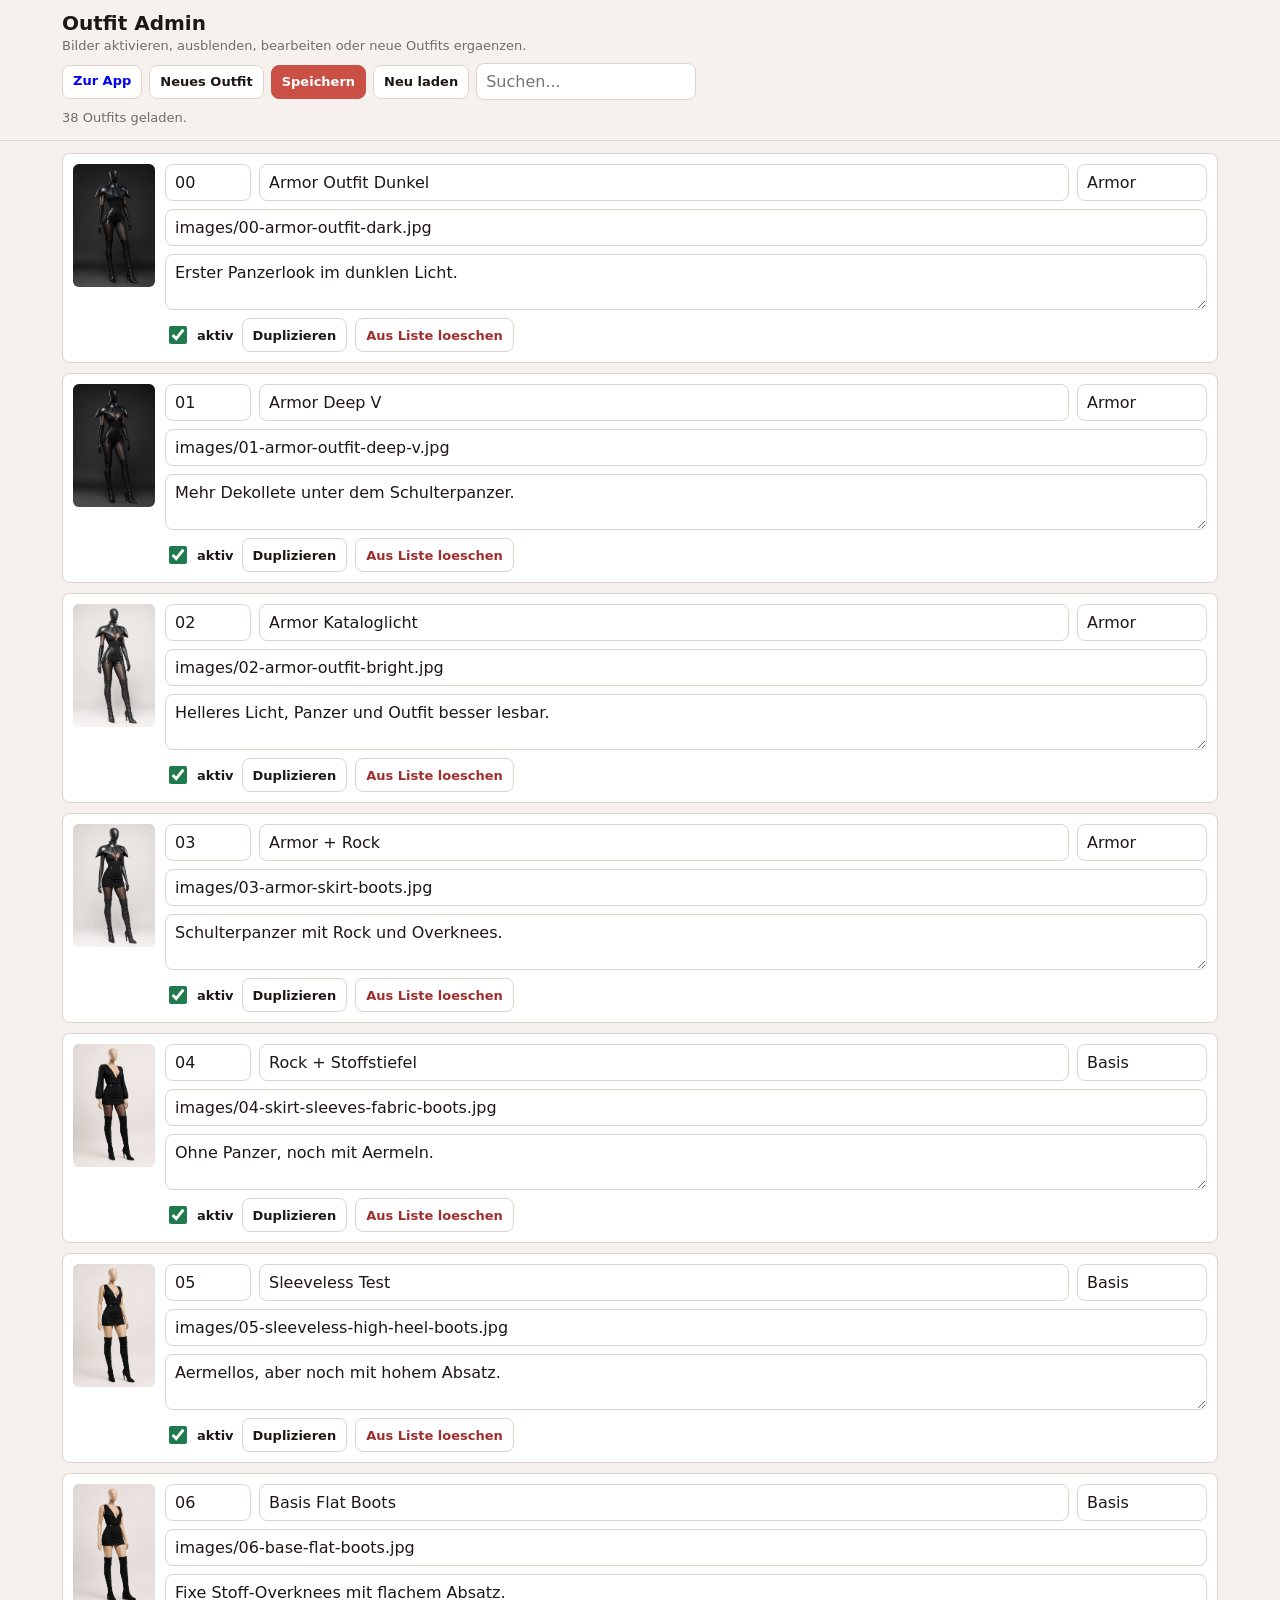
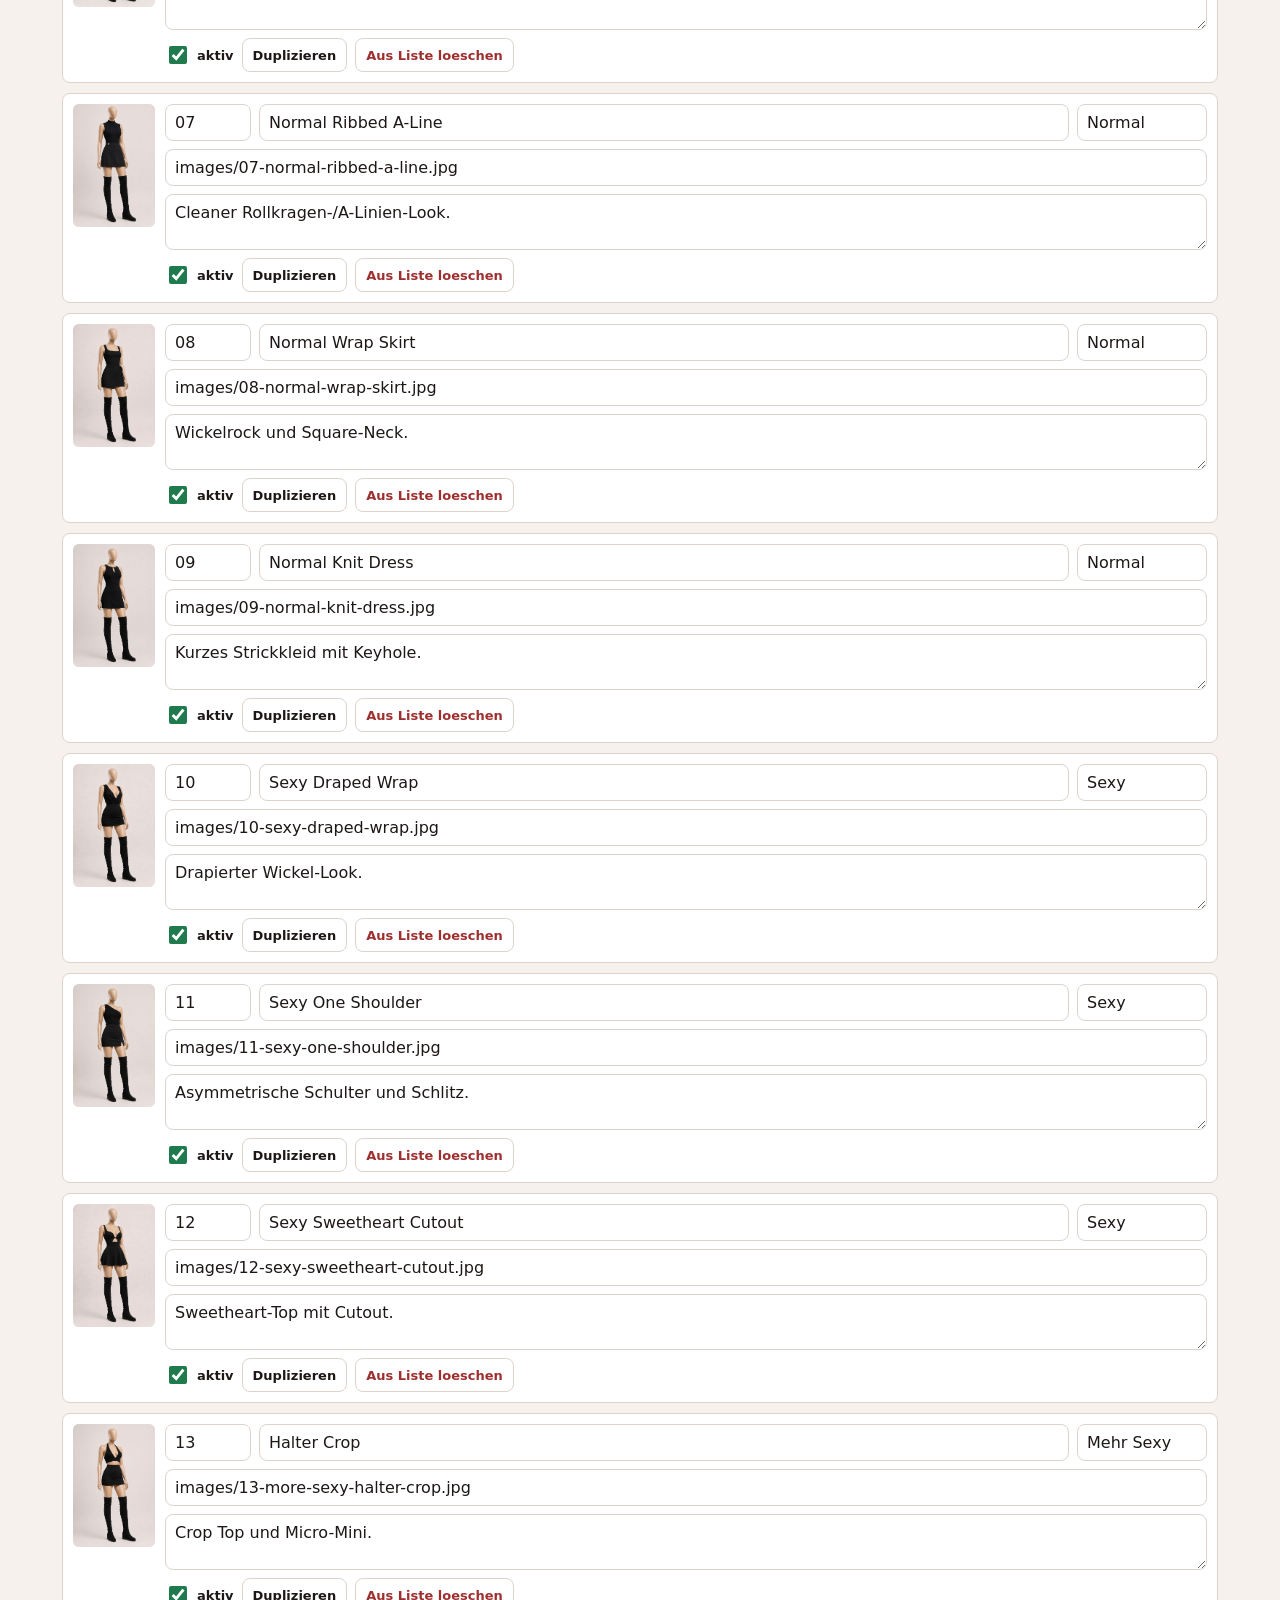
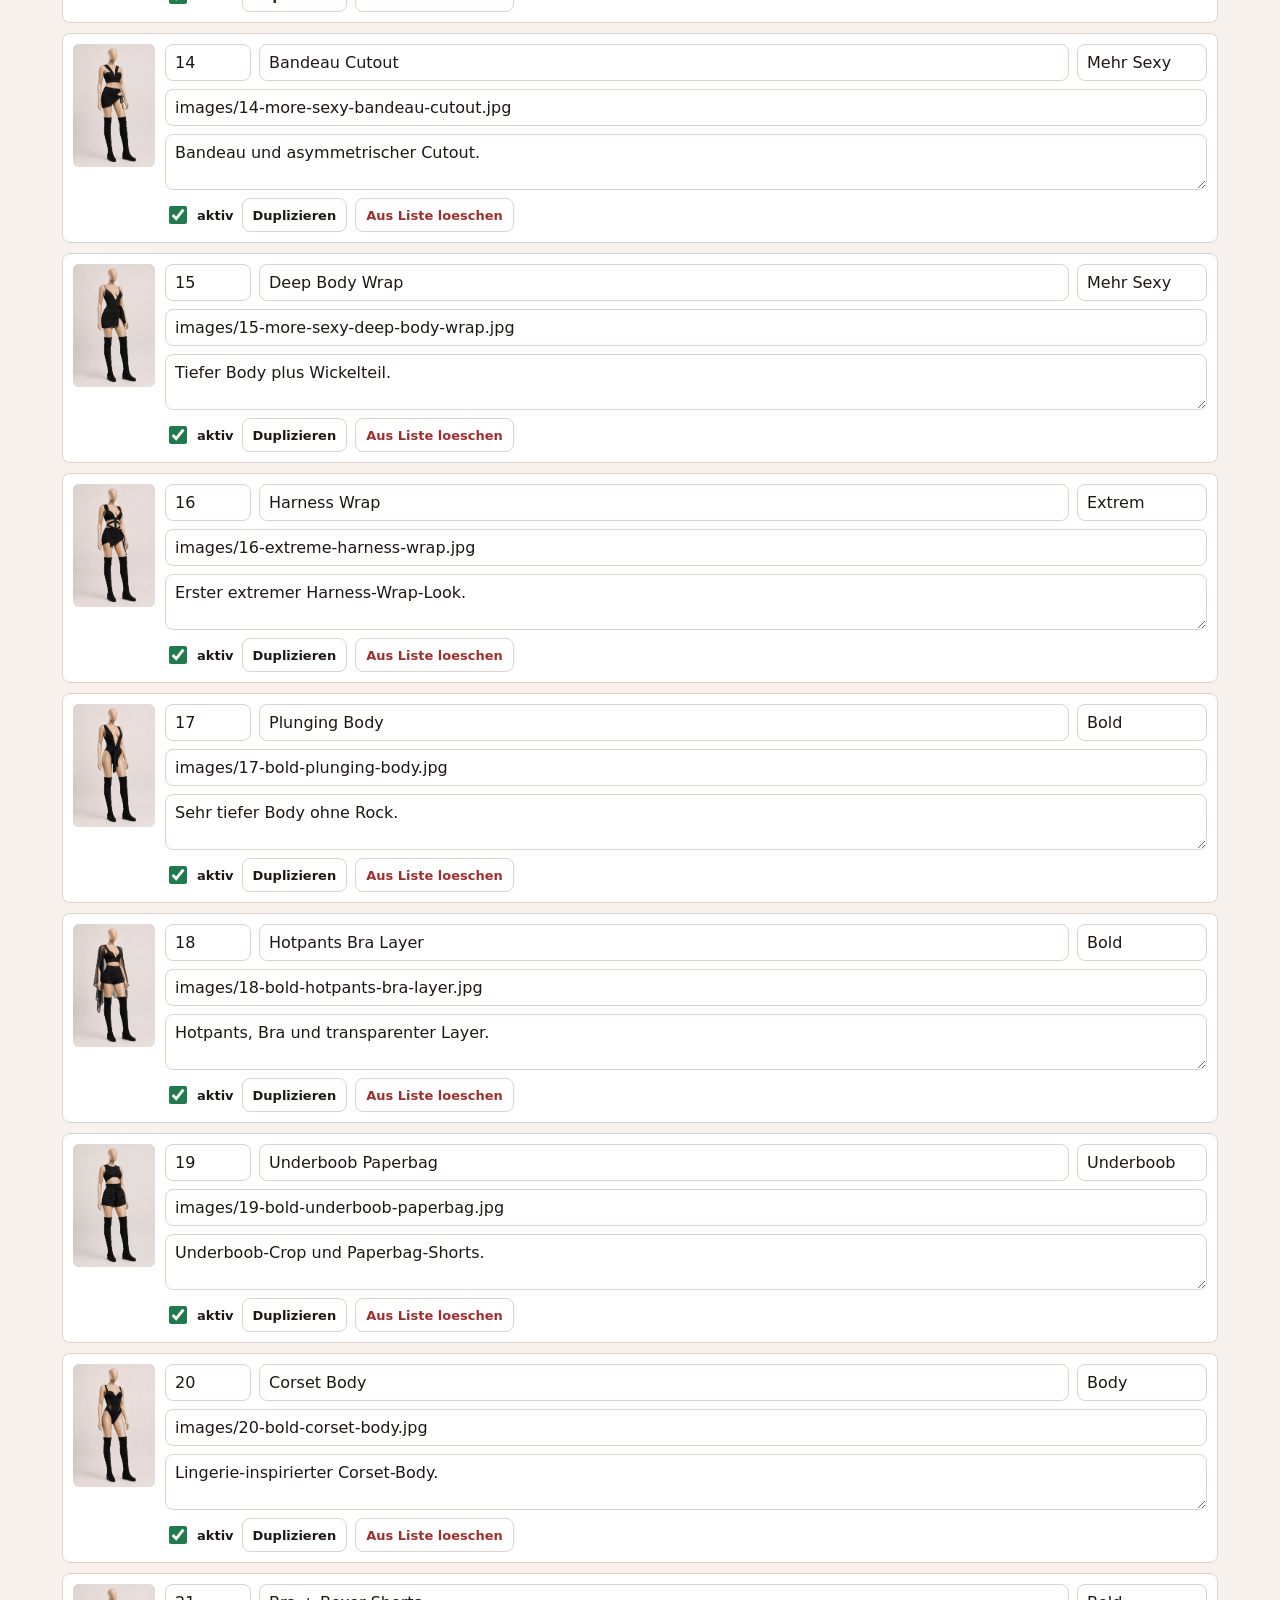
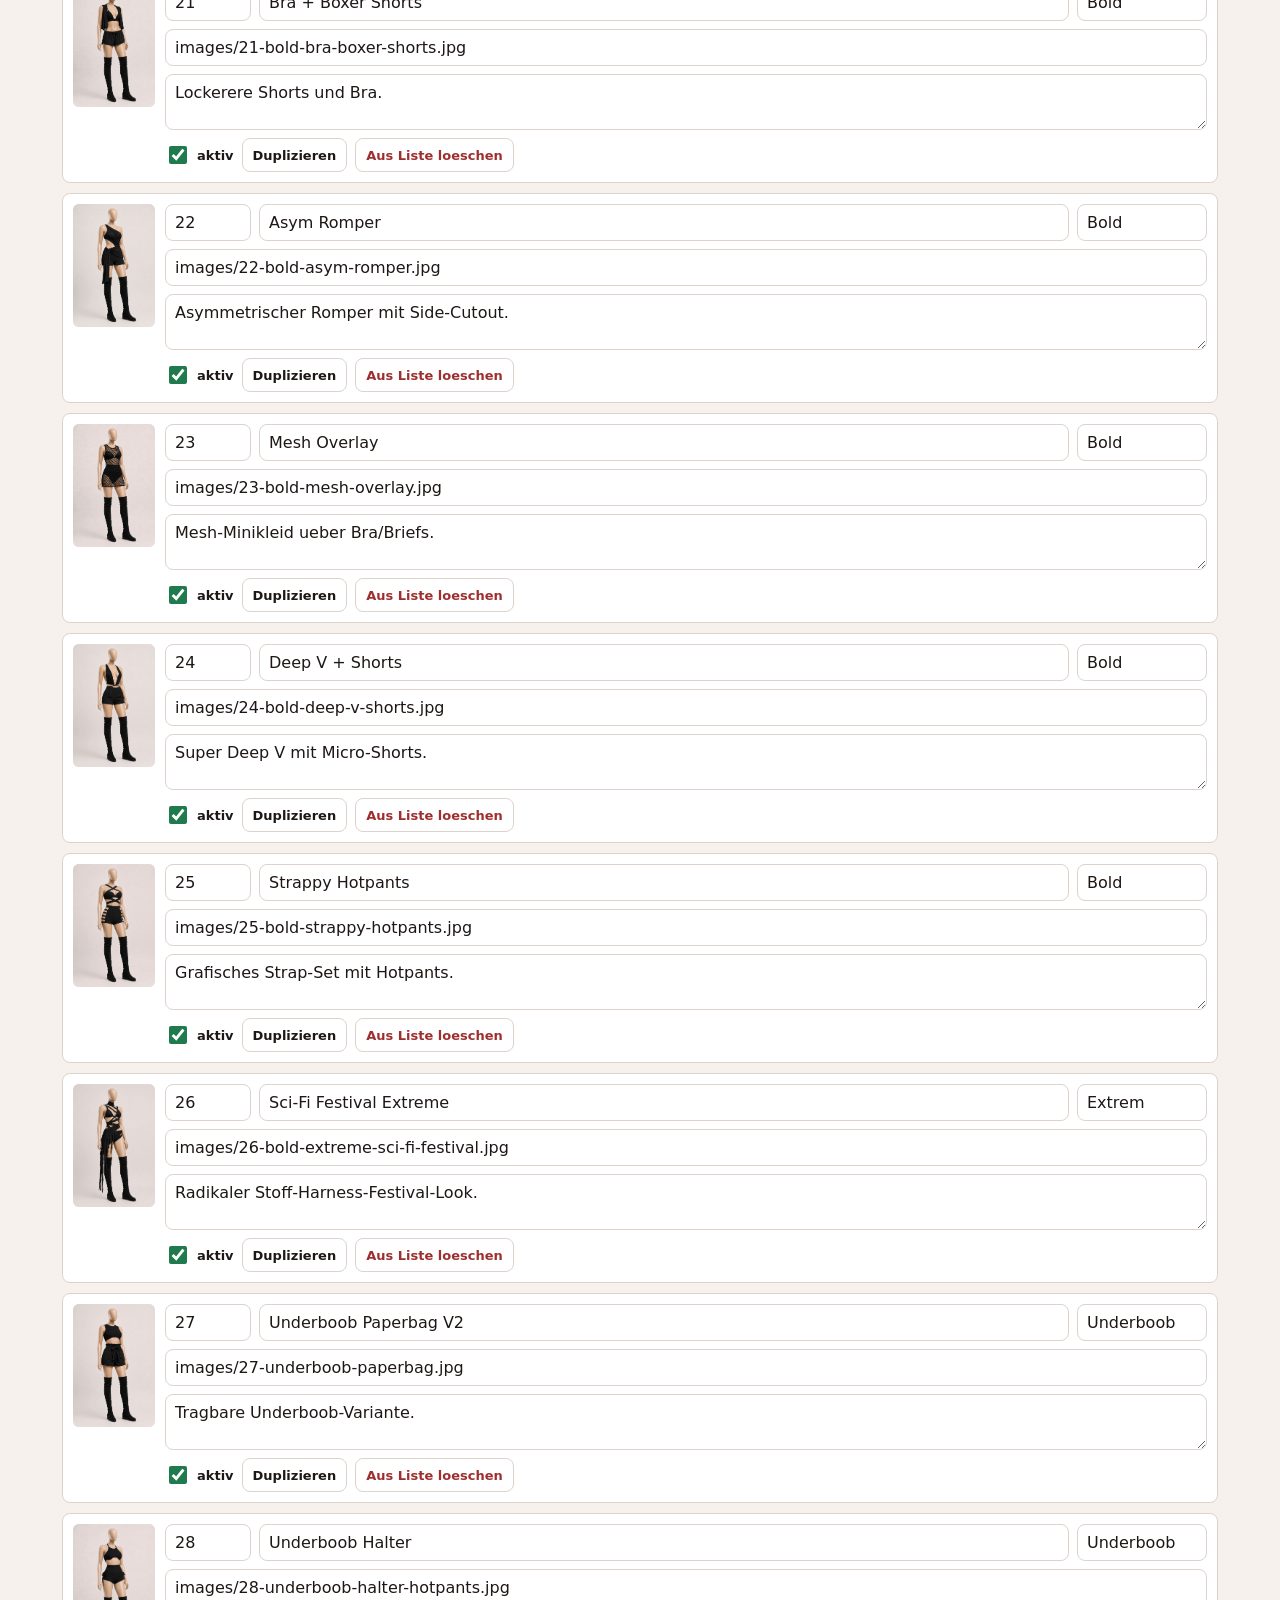
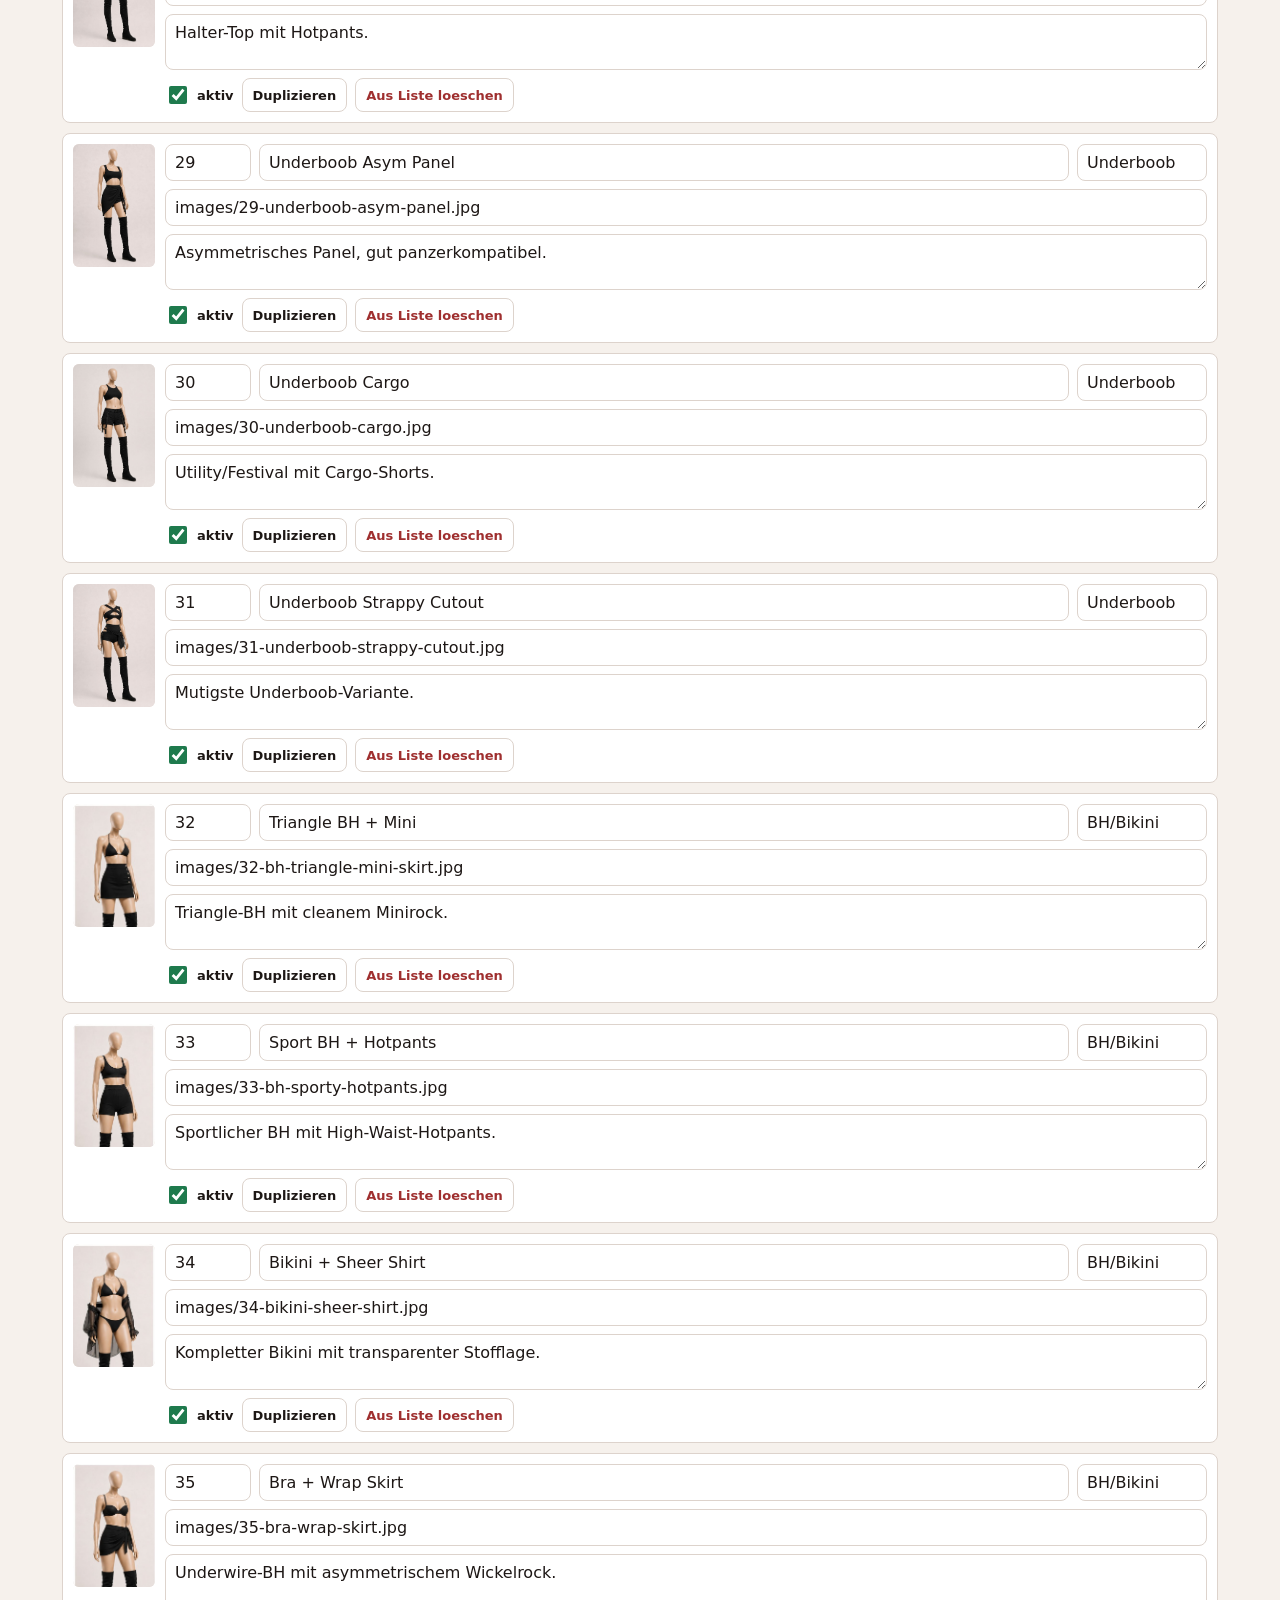
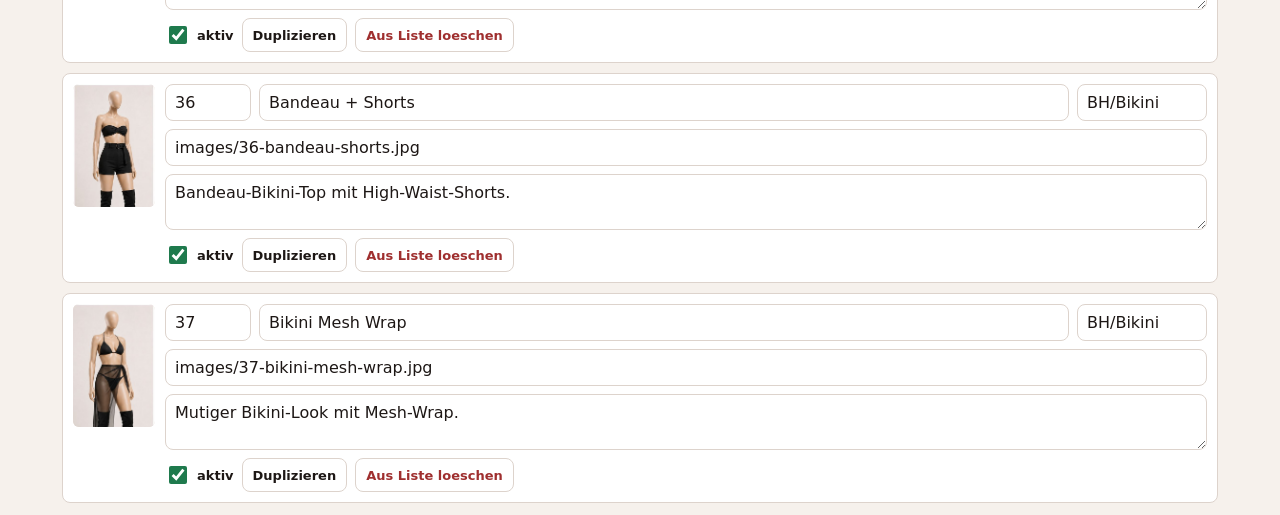
==== admin.html @ 704468e6 "Add outfit admin UI" ====
<!doctype html>
<html lang="de">
<head>
  <meta charset="utf-8">
  <meta name="viewport" content="width=device-width, initial-scale=1, viewport-fit=cover">
  <title>Outfit Admin</title>
  <style>
    :root {
      --bg: #f6f1ec;
      --panel: #fff;
      --ink: #1d1715;
      --muted: #756b65;
      --line: #ddd3cc;
      --accent: #ca4f45;
      --soft: #eee5de;
      --good: #1f7a4d;
    }
    * { box-sizing: border-box; }
    body {
      margin: 0;
      background: var(--bg);
      color: var(--ink);
      font-family: Inter, ui-sans-serif, system-ui, -apple-system, BlinkMacSystemFont, "Segoe UI", sans-serif;
    }
    header {
      position: sticky;
      top: 0;
      z-index: 5;
      border-bottom: 1px solid var(--line);
      background: rgba(246, 241, 236, .96);
      backdrop-filter: blur(12px);
    }
    .bar {
      max-width: 1180px;
      margin: 0 auto;
      padding: 12px;
      display: grid;
      gap: 10px;
    }
    h1 {
      margin: 0;
      font-size: 20px;
      line-height: 1.15;
    }
    .sub {
      margin-top: 3px;
      color: var(--muted);
      font-size: 13px;
    }
    .tools {
      display: flex;
      flex-wrap: wrap;
      gap: 7px;
      align-items: center;
    }
    button, input, textarea {
      font: inherit;
      color: inherit;
    }
    button, .link-button {
      min-height: 34px;
      border: 1px solid var(--line);
      border-radius: 8px;
      padding: 7px 10px;
      background: var(--panel);
      cursor: pointer;
      text-decoration: none;
      font-size: 13px;
      font-weight: 700;
    }
    button.primary {
      background: var(--accent);
      border-color: var(--accent);
      color: #fff;
    }
    input, textarea {
      width: 100%;
      border: 1px solid var(--line);
      border-radius: 8px;
      padding: 8px 9px;
      background: #fff;
    }
    main {
      max-width: 1180px;
      margin: 0 auto;
      padding: 12px;
    }
    .status {
      min-height: 18px;
      color: var(--muted);
      font-size: 13px;
    }
    .list {
      display: grid;
      gap: 10px;
    }
    .item {
      display: grid;
      grid-template-columns: 82px minmax(0, 1fr);
      gap: 10px;
      border: 1px solid var(--line);
      border-radius: 8px;
      padding: 10px;
      background: var(--panel);
    }
    .thumb {
      width: 82px;
      aspect-ratio: 2 / 3;
      border-radius: 6px;
      object-fit: cover;
      object-position: top center;
      background: var(--soft);
    }
    .fields {
      display: grid;
      grid-template-columns: 86px 1fr 130px;
      gap: 8px;
      align-items: start;
    }
    .wide { grid-column: 1 / -1; }
    .row {
      display: flex;
      gap: 8px;
      flex-wrap: wrap;
      align-items: center;
    }
    label.check {
      display: inline-flex;
      align-items: center;
      gap: 7px;
      font-weight: 700;
      font-size: 13px;
    }
    label.check input {
      width: 18px;
      height: 18px;
      accent-color: var(--good);
    }
    .ghost {
      opacity: .48;
    }
    .danger {
      color: #9f2f2f;
    }
    @media (max-width: 760px) {
      .item {
        grid-template-columns: 70px minmax(0, 1fr);
      }
      .thumb { width: 70px; }
      .fields {
        grid-template-columns: 1fr;
      }
      .tools button,
      .tools .link-button {
        flex: 1 1 auto;
      }
    }
  </style>
</head>
<body>
  <header>
    <div class="bar">
      <div>
        <h1>Outfit Admin</h1>
        <div class="sub">Bilder aktivieren, ausblenden, bearbeiten oder neue Outfits ergaenzen.</div>
      </div>
      <div class="tools">
        <a class="link-button" href="/">Zur App</a>
        <button id="addOutfit">Neues Outfit</button>
        <button id="saveOutfits" class="primary">Speichern</button>
        <button id="reloadOutfits">Neu laden</button>
        <input id="search" placeholder="Suchen..." style="max-width:220px">
      </div>
      <div class="status" id="status"></div>
    </div>
  </header>

  <main>
    <div class="list" id="list"></div>
  </main>

  <script>
    let outfits = [];
    let adminKey = localStorage.getItem("outfit-admin-key") || "";

    const list = document.getElementById("list");
    const status = document.getElementById("status");
    const search = document.getElementById("search");

    document.getElementById("addOutfit").addEventListener("click", addOutfit);
    document.getElementById("saveOutfits").addEventListener("click", saveOutfits);
    document.getElementById("reloadOutfits").addEventListener("click", loadOutfits);
    search.addEventListener("input", render);

    loadOutfits();

    async function loadOutfits() {
      setStatus("Lade Outfits...");
      try {
        let data = [];
        const api = await fetch("/api/outfits", { cache: "no-store" });
        if (api.ok) {
          const payload = await api.json();
          data = payload.outfits || [];
        }
        if (!data.length) {
          const fallback = await fetch("/outfits.json", { cache: "no-store" });
          data = await fallback.json();
        }
        outfits = data.map(normalizeOutfit);
        setStatus(`${outfits.length} Outfits geladen.`);
        render();
      } catch (error) {
        setStatus("Konnte Outfits nicht laden: " + error.message, true);
      }
    }

    function normalizeOutfit(item, index = 0) {
      return {
        active: item.active !== false,
        id: String(item.id ?? index).padStart(2, "0"),
        file: item.file || "",
        name: item.name || "",
        group: item.group || "Sonstige",
        note: item.note || ""
      };
    }

    function render() {
      const q = search.value.trim().toLowerCase();
      const rows = outfits.filter(item => {
        if (!q) return true;
        return [item.id, item.file, item.name, item.group, item.note].join(" ").toLowerCase().includes(q);
      });

      list.innerHTML = rows.map(item => `
        <article class="item ${item.active ? "" : "ghost"}" data-id="${escapeHtml(item.id)}">
          <img class="thumb" src="${escapeHtml(item.file)}" alt="">
          <div class="fields">
            <input data-field="id" value="${escapeHtml(item.id)}" aria-label="ID">
            <input data-field="name" value="${escapeHtml(item.name)}" aria-label="Name" placeholder="Name">
            <input data-field="group" value="${escapeHtml(item.group)}" aria-label="Gruppe" placeholder="Gruppe">
            <input class="wide" data-field="file" value="${escapeHtml(item.file)}" aria-label="Bildpfad" placeholder="images/dateiname.jpg">
            <textarea class="wide" data-field="note" rows="2" aria-label="Notiz" placeholder="Notiz">${escapeHtml(item.note)}</textarea>
            <div class="wide row">
              <label class="check"><input data-field="active" type="checkbox" ${item.active ? "checked" : ""}> aktiv</label>
              <button type="button" data-action="duplicate">Duplizieren</button>
              <button type="button" data-action="remove" class="danger">Aus Liste loeschen</button>
            </div>
          </div>
        </article>
      `).join("");

      list.querySelectorAll(".item").forEach(node => {
        node.addEventListener("input", event => updateItem(node.dataset.id, event.target));
        node.addEventListener("click", event => handleAction(node.dataset.id, event.target));
      });
    }

    function updateItem(id, target) {
      const item = outfits.find(entry => entry.id === id);
      if (!item || !target.dataset.field) return;
      const field = target.dataset.field;
      item[field] = field === "active" ? target.checked : target.value;
      if (field === "id") {
        target.closest(".item").dataset.id = item.id;
      }
      if (field === "file") {
        const img = target.closest(".item").querySelector(".thumb");
        img.src = item.file;
      }
    }

    function handleAction(id, target) {
      const action = target.dataset.action;
      if (!action) return;
      const index = outfits.findIndex(entry => entry.id === id);
      if (index < 0) return;
      if (action === "remove" && confirm("Diesen Eintrag wirklich aus der Liste loeschen? Alte Bewertungen bleiben in D1, sind aber ohne Outfit nicht mehr sichtbar.")) {
        outfits.splice(index, 1);
        render();
      }
      if (action === "duplicate") {
        const copy = { ...outfits[index], id: nextId(), name: `${outfits[index].name} Kopie`, active: true };
        outfits.splice(index + 1, 0, copy);
        render();
      }
    }

    function addOutfit() {
      outfits.unshift({
        active: true,
        id: nextId(),
        file: "images/",
        name: "Neues Outfit",
        group: "Neu",
        note: ""
      });
      render();
      window.scrollTo({ top: 0, behavior: "smooth" });
    }

    function nextId() {
      const used = new Set(outfits.map(item => String(item.id)));
      let n = 0;
      while (used.has(String(n).padStart(2, "0"))) n += 1;
      return String(n).padStart(2, "0");
    }

    async function saveOutfits() {
      if (!adminKey) {
        adminKey = prompt("Admin-Key, falls in Cloudflare gesetzt. Leer lassen, wenn keiner gesetzt ist.") || "";
        localStorage.setItem("outfit-admin-key", adminKey);
      }
      setStatus("Speichere...");
      try {
        const response = await fetch("/api/outfits", {
          method: "POST",
          headers: {
            "content-type": "application/json",
            "x-admin-key": adminKey
          },
          body: JSON.stringify({ outfits })
        });
        const payload = await response.json();
        if (!response.ok || !payload.ok) throw new Error(payload.error || `HTTP ${response.status}`);
        outfits = payload.outfits.map(normalizeOutfit);
        setStatus(`${payload.count} Outfits gespeichert.`);
        render();
      } catch (error) {
        if (String(error.message).includes("Admin key")) {
          localStorage.removeItem("outfit-admin-key");
          adminKey = "";
        }
        setStatus("Speichern fehlgeschlagen: " + error.message, true);
      }
    }

    function setStatus(message, isError = false) {
      status.textContent = message;
      status.classList.toggle("danger", isError);
    }

    function escapeHtml(value) {
      return String(value || "")
        .replaceAll("&", "&amp;")
        .replaceAll("<", "&lt;")
        .replaceAll(">", "&gt;")
        .replaceAll('"', "&quot;");
    }
  </script>
</body>
</html>
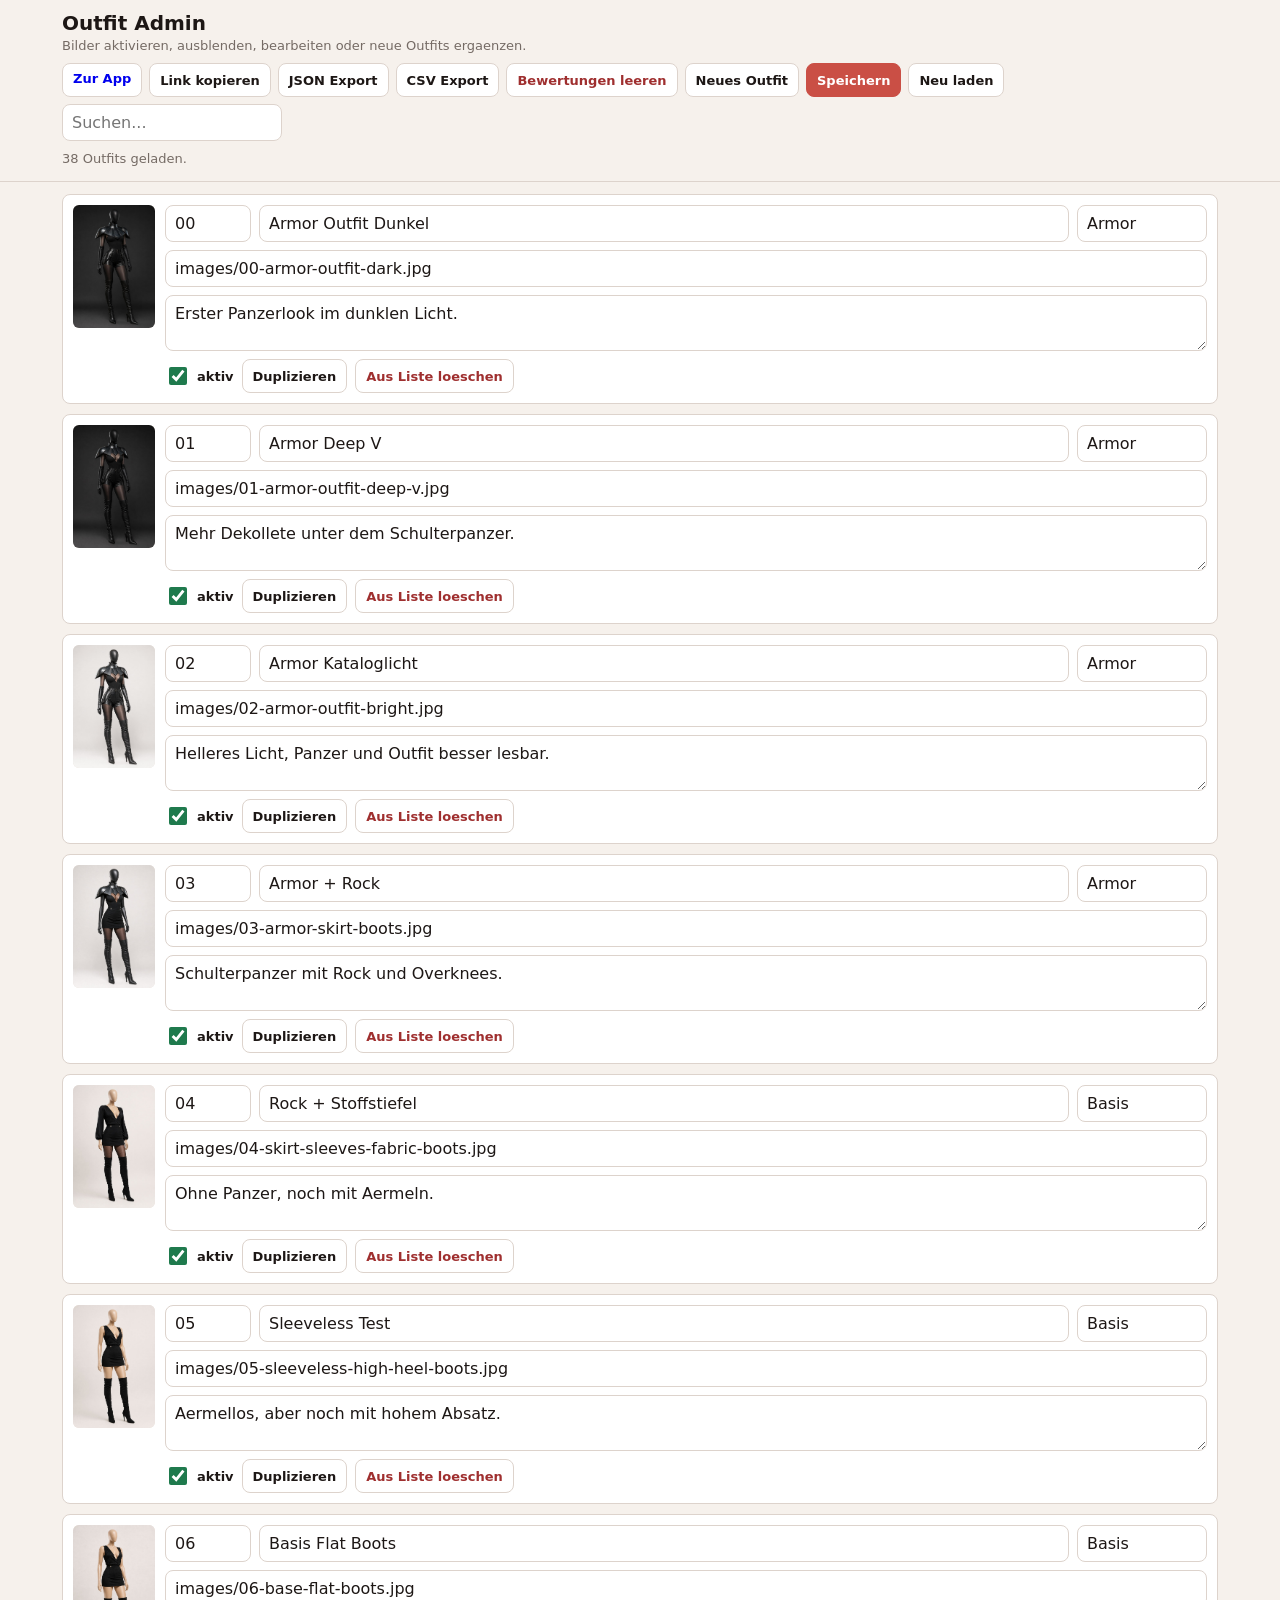
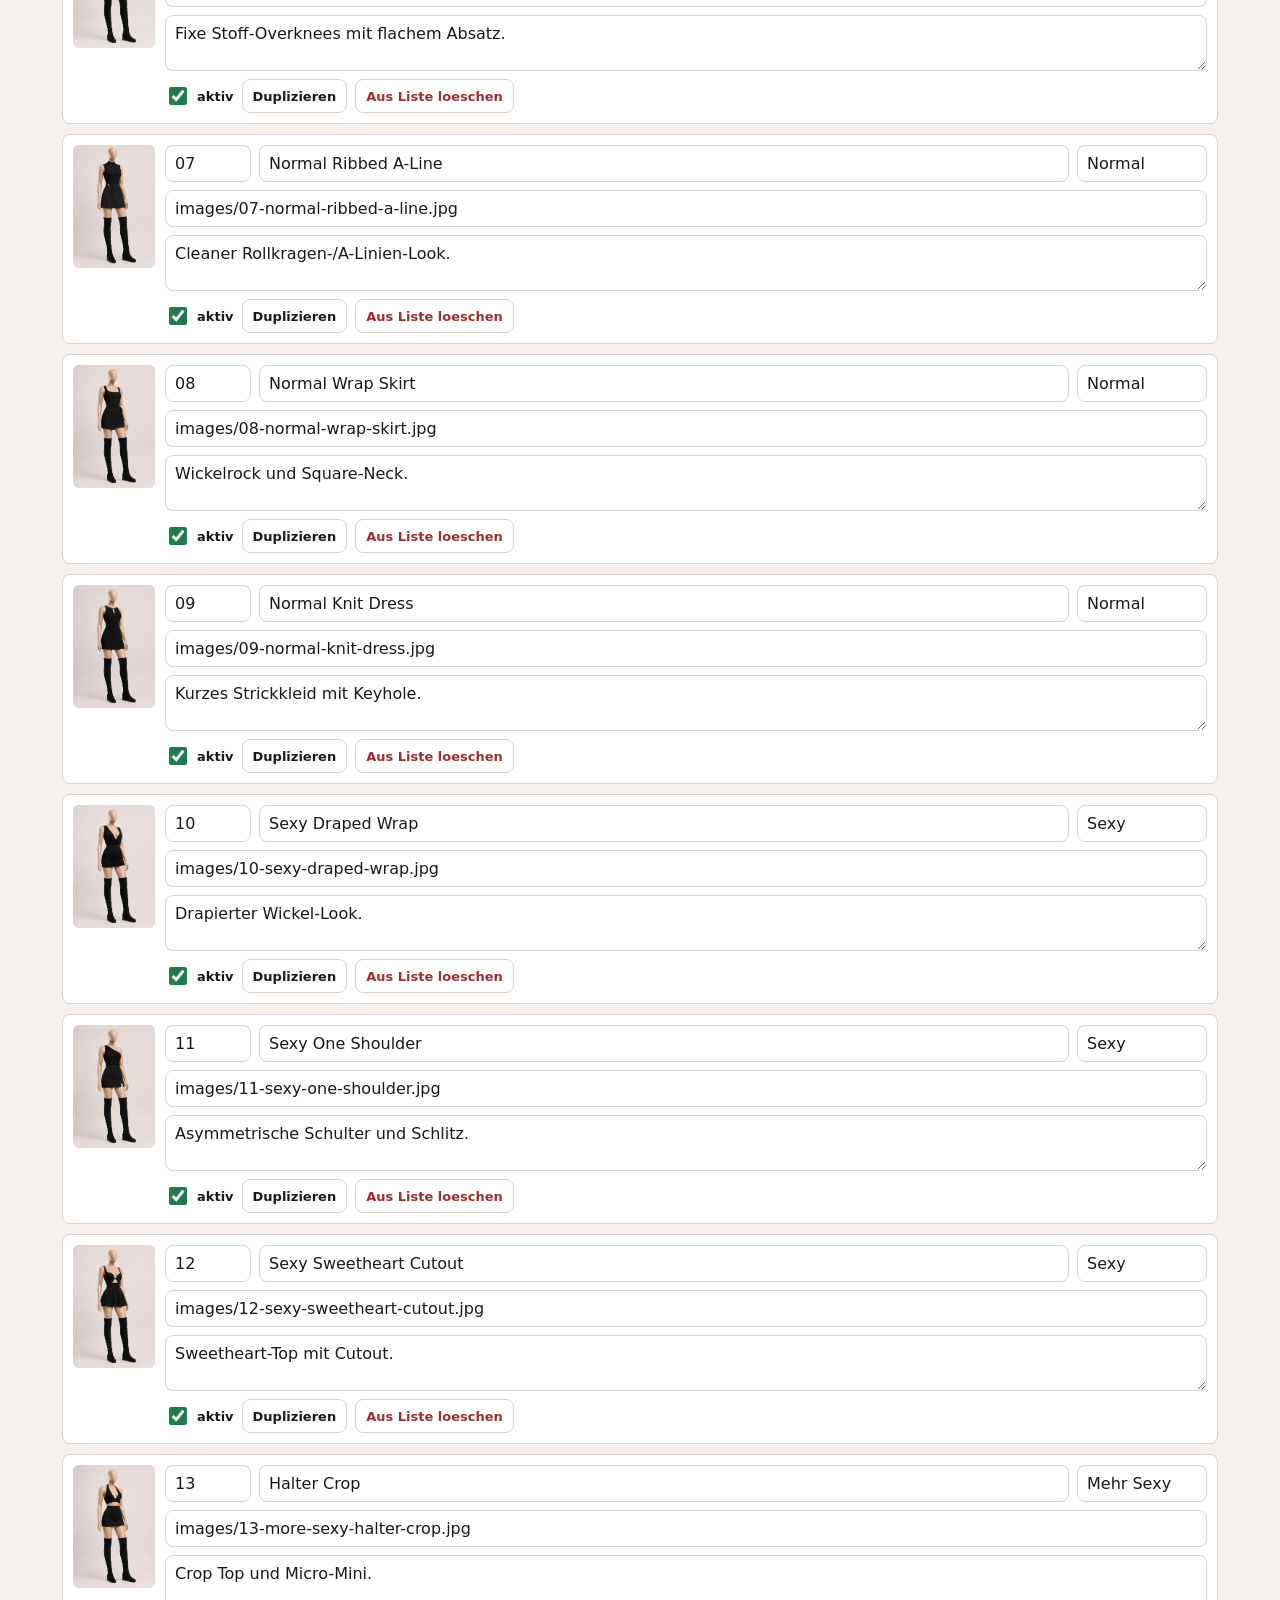
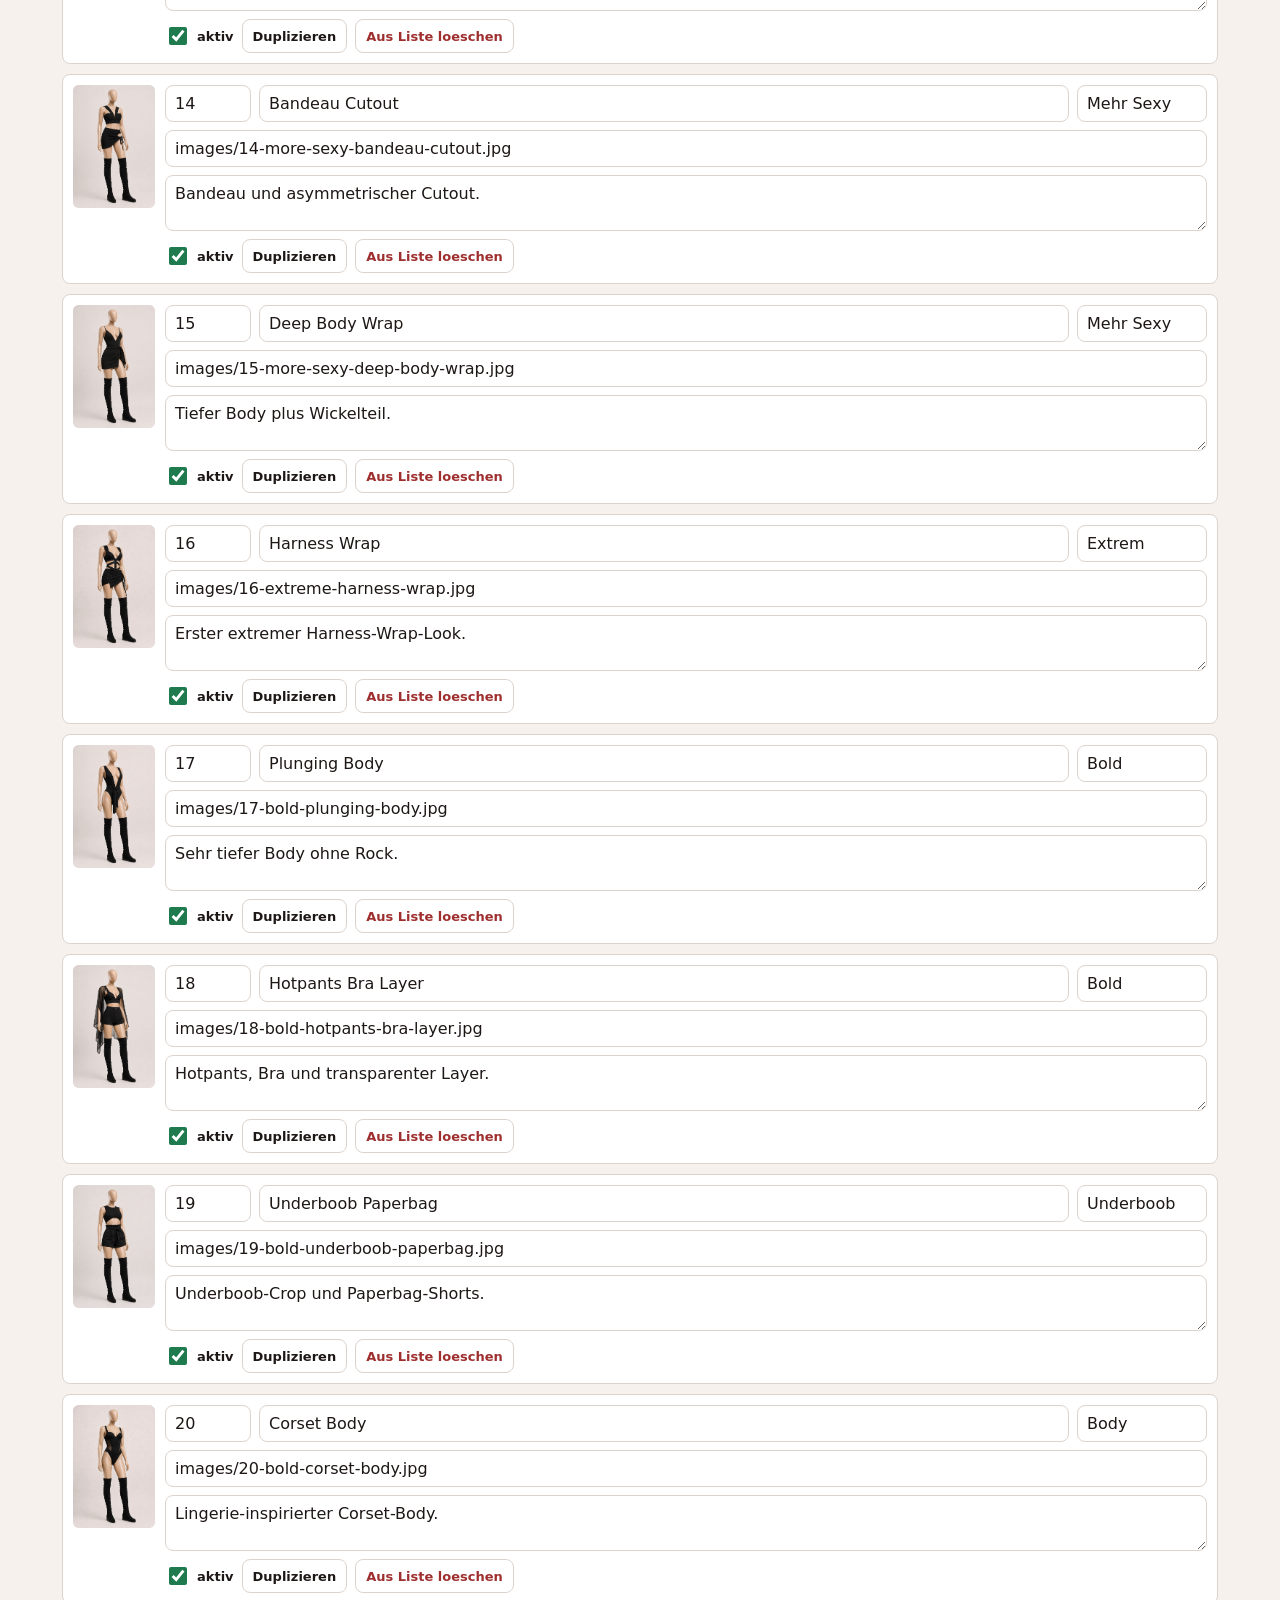
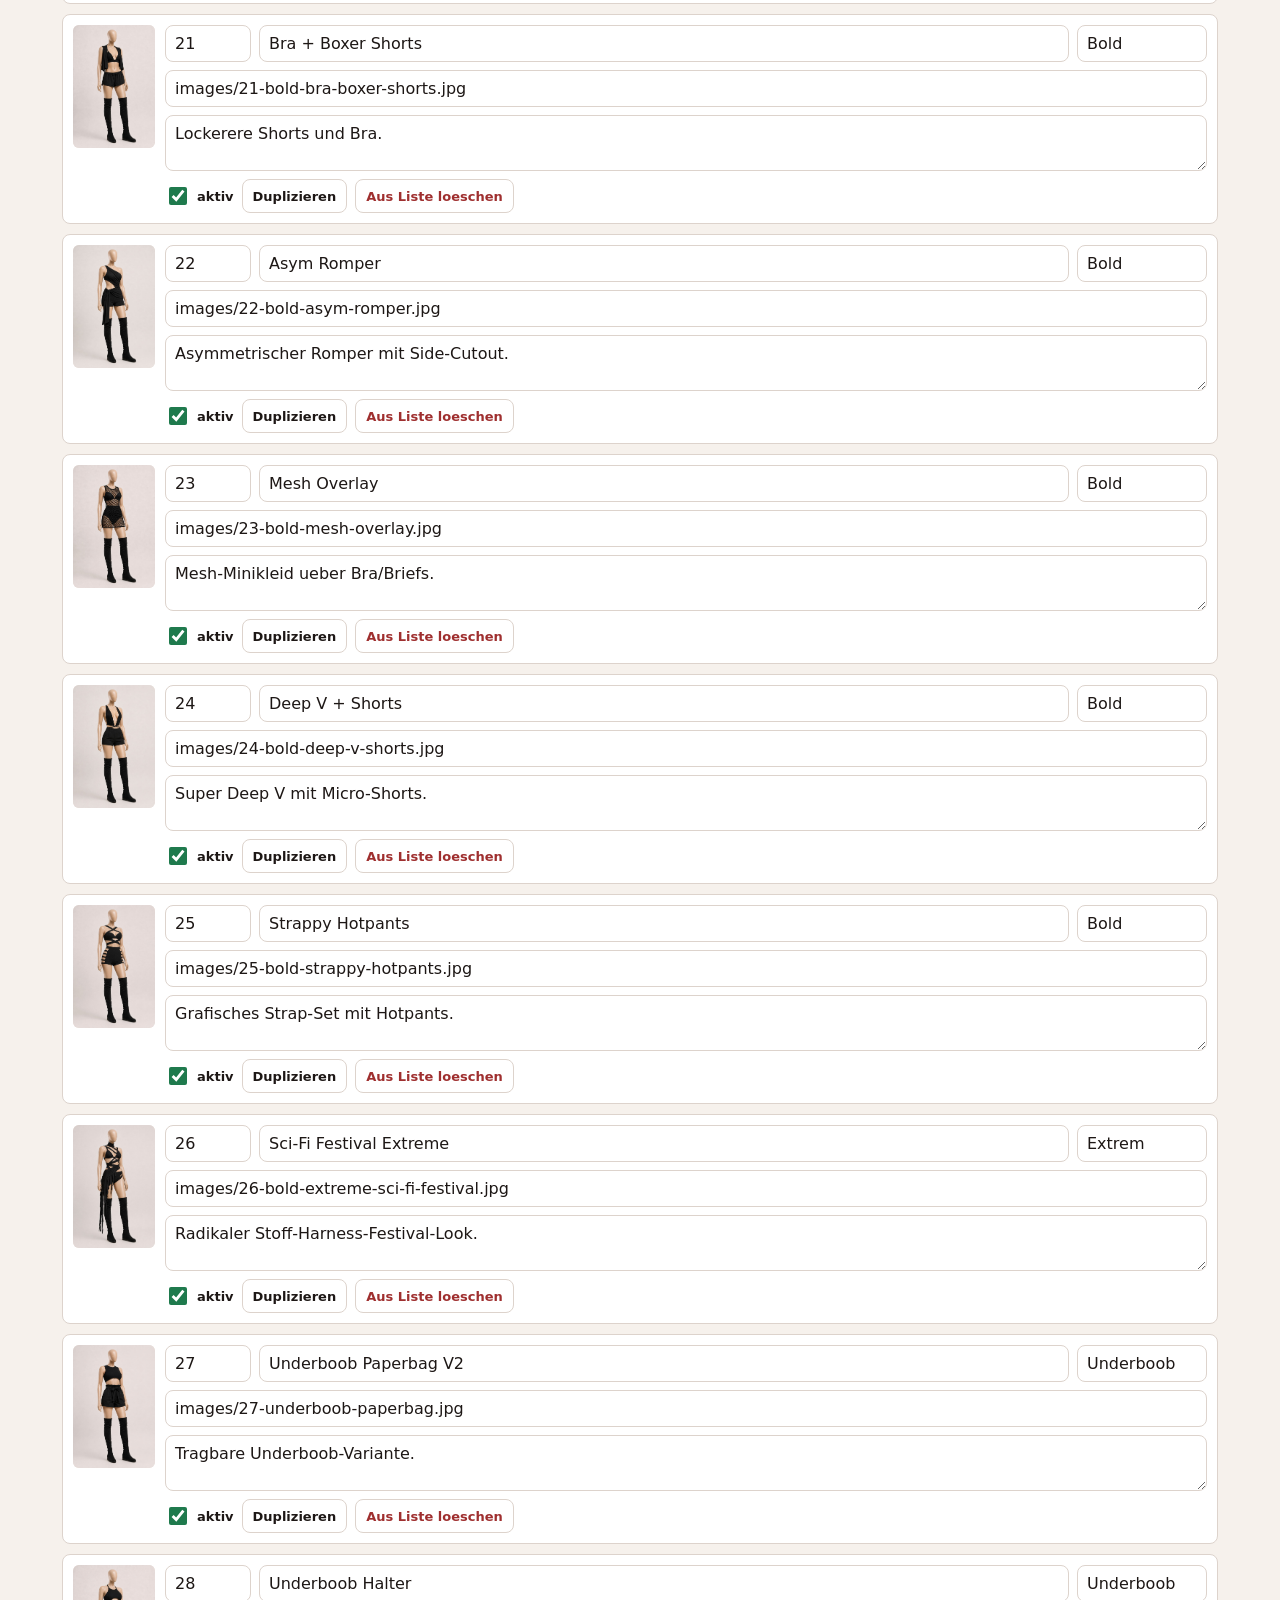
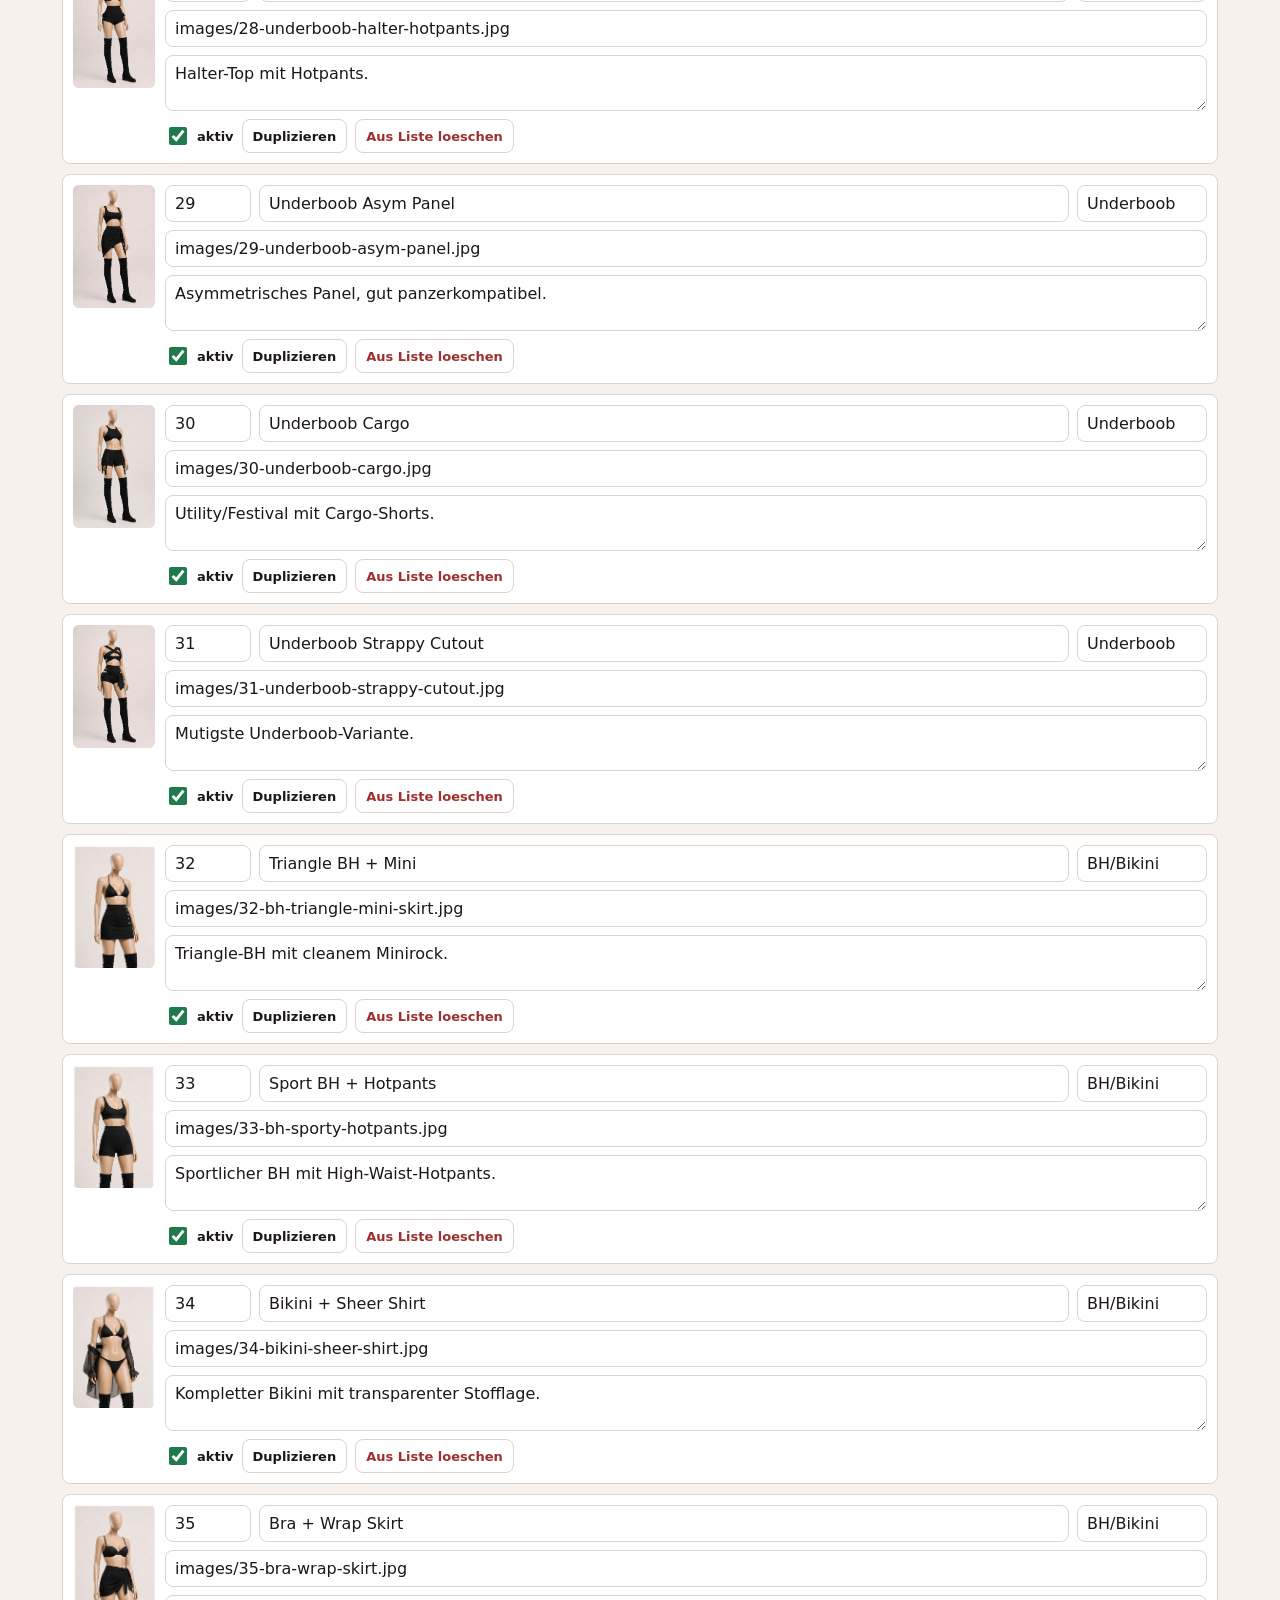
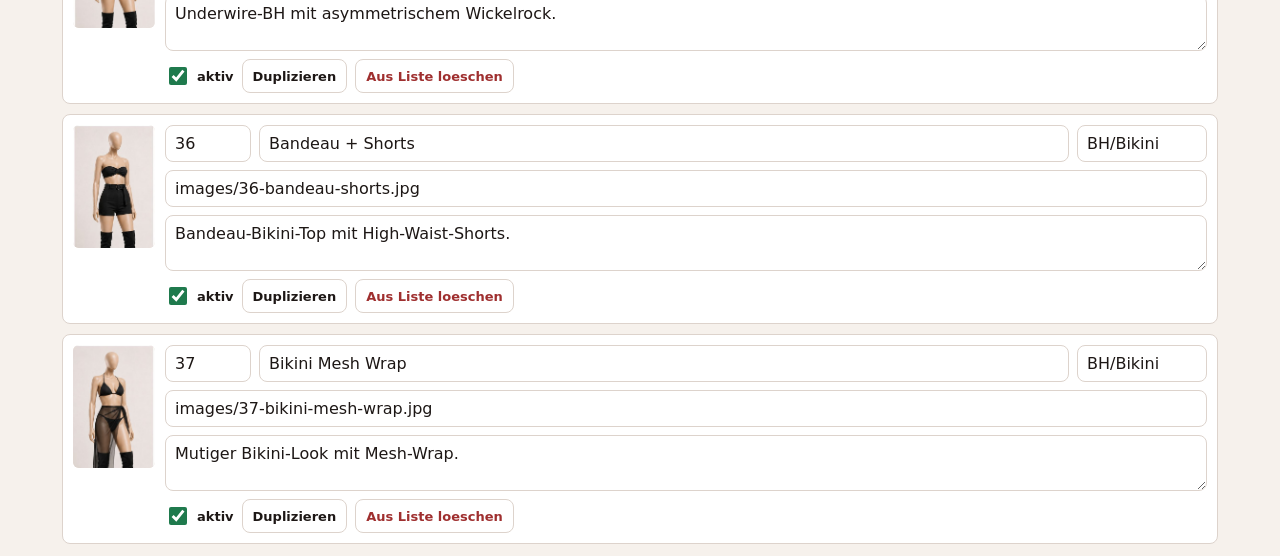
==== commit c02d7ba3: "Add rating tools to admin page" ====
--- a/admin.html
+++ b/admin.html
@@ -166,6 +166,10 @@
       </div>
       <div class="tools">
         <a class="link-button" href="/">Zur App</a>
+        <button id="copyShareLink">Link kopieren</button>
+        <button id="exportJson">JSON Export</button>
+        <button id="exportCsv">CSV Export</button>
+        <button id="clearRatings" class="danger">Bewertungen leeren</button>
         <button id="addOutfit">Neues Outfit</button>
         <button id="saveOutfits" class="primary">Speichern</button>
         <button id="reloadOutfits">Neu laden</button>
@@ -186,7 +190,12 @@
     const list = document.getElementById("list");
     const status = document.getElementById("status");
     const search = document.getElementById("search");
-
+    const reviewKey = "outfit-selection-v1";
+
+    document.getElementById("copyShareLink").addEventListener("click", copyShareLink);
+    document.getElementById("exportJson").addEventListener("click", exportJson);
+    document.getElementById("exportCsv").addEventListener("click", exportCsv);
+    document.getElementById("clearRatings").addEventListener("click", clearRatings);
     document.getElementById("addOutfit").addEventListener("click", addOutfit);
     document.getElementById("saveOutfits").addEventListener("click", saveOutfits);
     document.getElementById("reloadOutfits").addEventListener("click", loadOutfits);
@@ -298,6 +307,99 @@
       });
       render();
       window.scrollTo({ top: 0, behavior: "smooth" });
+    }
+
+    async function copyShareLink() {
+      const url = new URL("/", location.href);
+      const project = localStorage.getItem("outfit-selection-project-v1") || "vader";
+      const user = localStorage.getItem("outfit-selection-user-v1") || "";
+      url.searchParams.set("project", project);
+      if (user) url.searchParams.set("user", user);
+
+      try {
+        await navigator.clipboard.writeText(url.toString());
+        setStatus("Link kopiert.");
+      } catch {
+        prompt("Link kopieren", url.toString());
+      }
+    }
+
+    function exportJson() {
+      download("outfit-auswahl-bewertungen.json", "application/json", JSON.stringify(exportRows(), null, 2));
+      setStatus("JSON exportiert.");
+    }
+
+    function exportCsv() {
+      download("outfit-auswahl-bewertungen.csv", "text/csv", toCsv(exportRows()));
+      setStatus("CSV exportiert.");
+    }
+
+    async function clearRatings() {
+      if (!confirm("Lokale Bewertungen, Favoriten und Kommentare in diesem Browser wirklich loeschen?")) return;
+      localStorage.setItem(reviewKey, "{}");
+      window.dispatchEvent(new CustomEvent("outfit-reviews-changed", { detail: { key: reviewKey } }));
+      await syncReviews({});
+      setStatus("Bewertungen geleert.");
+    }
+
+    function exportRows() {
+      const reviews = readReviews();
+      return outfits.map(item => {
+        const review = reviews[item.id] || {};
+        return {
+          id: item.id,
+          name: item.name,
+          group: item.group,
+          file: item.file,
+          rating: review.rating || "",
+          tinderStars: review.tinderStars || 0,
+          rejectedInTinder: review.rejected ? "yes" : "no",
+          favorite: review.favorite ? "yes" : "no",
+          comment: review.comment || ""
+        };
+      });
+    }
+
+    function readReviews() {
+      try {
+        return JSON.parse(localStorage.getItem(reviewKey)) || {};
+      } catch {
+        return {};
+      }
+    }
+
+    async function syncReviews(state) {
+      const project = localStorage.getItem("outfit-selection-project-v1") || "vader";
+      const userName = localStorage.getItem("outfit-selection-user-v1") || "";
+      if (!userName) return;
+      try {
+        await fetch("/api/state", {
+          method: "POST",
+          headers: { "content-type": "application/json", "accept": "application/json" },
+          body: JSON.stringify({ project, userName, state })
+        });
+      } catch (error) {
+        console.warn("Could not sync cleared reviews:", error);
+      }
+    }
+
+    function download(filename, mime, content) {
+      const blob = new Blob([content], { type: mime });
+      const url = URL.createObjectURL(blob);
+      const link = document.createElement("a");
+      link.href = url;
+      link.download = filename;
+      document.body.appendChild(link);
+      link.click();
+      link.remove();
+      URL.revokeObjectURL(url);
+    }
+
+    function toCsv(rows) {
+      if (!rows.length) return "";
+      const headers = Object.keys(rows[0]);
+      const cell = value => `"${String(value).replaceAll('"', '""')}"`;
+      return [headers.join(","), ...rows.map(row => headers.map(header => cell(row[header])).join(","))].join("\n");
     }
 
     function nextId() {
